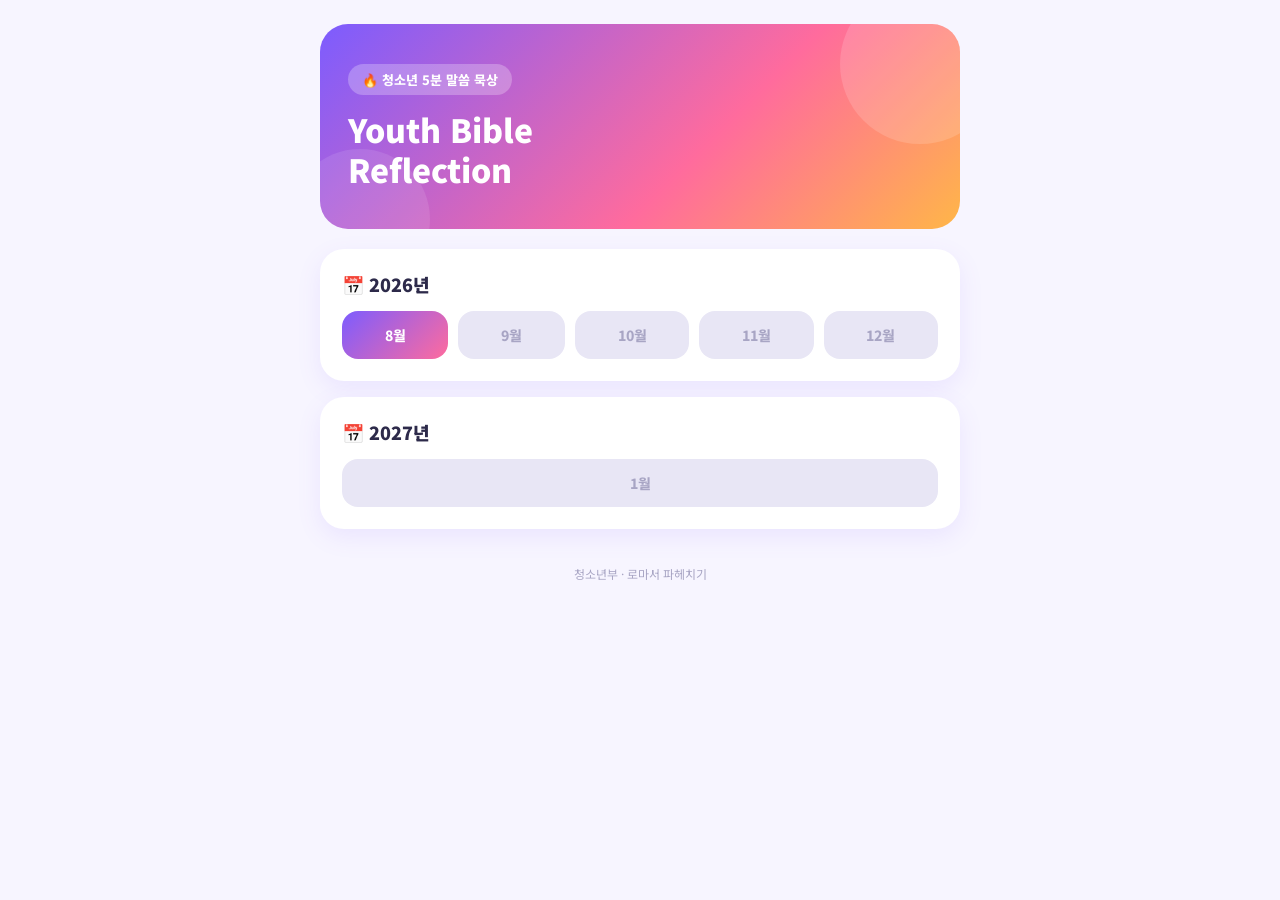
==== index.html @ 1a3a3322 "Add initial HTML structure for Youth Bible Reflection" ====
<!DOCTYPE html>
<html lang="ko">
<head>
<meta charset="UTF-8">
<meta name="viewport" content="width=device-width, initial-scale=1.0">
<title>Youth Bible Reflection</title>
<style>
@import url('https://fonts.googleapis.com/css2?family=Noto+Sans+KR:wght@400;500;700;800;900&display=swap');
:root {
  --purple: #7C5CFF; --pink: #FF6B9D; --orange: #FFB648; --yellow: #FFE45E;
  --mint: #4ECDC4; --dark: #2D2A4A; --bg: #F7F5FF; --white: #FFFFFF;
}
* { margin:0; padding:0; box-sizing:border-box; }
body { background: var(--bg); font-family: 'Noto Sans KR', sans-serif; color: var(--dark); padding: 24px 16px; }
.wrap { max-width: 640px; margin: 0 auto; }
.hero {
  background: linear-gradient(135deg, var(--purple) 0%, var(--pink) 60%, var(--orange) 100%);
  border-radius: 28px; padding: 40px 28px; position: relative; overflow: hidden; margin-bottom: 20px;
}
.hero::before { content:''; position:absolute; top:-40px; right:-40px; width:160px; height:160px; border-radius:50%; background:rgba(255,255,255,0.15); }
.hero::after { content:''; position:absolute; bottom:-60px; left:-30px; width:140px; height:140px; border-radius:50%; background:rgba(255,255,255,0.1); }
.hero-badge { display:inline-block; background:rgba(255,255,255,0.25); color:var(--white); font-size:13px; font-weight:800; padding:6px 14px; border-radius:100px; margin-bottom:14px; position:relative; z-index:1; }
.hero-title { font-size:32px; font-weight:900; color:var(--white); line-height:1.25; position:relative; z-index:1; }
.year-card { background: var(--white); border-radius: 24px; padding: 22px; box-shadow: 0 8px 24px rgba(124,92,255,0.1); margin-bottom: 16px; }
.year-title { font-size: 18px; font-weight: 900; color: var(--dark); margin-bottom: 14px; }
.month-grid { display: flex; flex-wrap: wrap; gap: 10px; }
.month-link {
  flex: 1 1 auto; min-width: 90px; text-align:center; text-decoration:none;
  background: linear-gradient(135deg, var(--purple), var(--pink)); color: var(--white);
  font-weight: 800; font-size: 14px; padding: 14px 10px; border-radius: 16px;
}
.month-link.soon { background: #E8E6F5; color: #A8A5C4; }
.footer-note { text-align: center; padding: 20px; font-size: 12px; color: #A8A5C4; }
</style>
</head>
<body>
<div class="wrap">
  <div class="hero">
    <div class="hero-badge">🔥 청소년 5분 말씀 묵상</div>
    <div class="hero-title">Youth Bible<br>Reflection</div>
  </div>

  <div class="year-card">
    <div class="year-title">📅 2026년</div>
    <div class="month-grid">
      <a class="month-link" href="2026%EB%85%84/8%EC%9B%94/index.html">8월</a>
      <a class="month-link soon" href="2026%EB%85%84/9%EC%9B%94/index.html">9월</a>
      <a class="month-link soon" href="2026%EB%85%84/10%EC%9B%94/index.html">10월</a>
      <a class="month-link soon" href="2026%EB%85%84/11%EC%9B%94/index.html">11월</a>
      <a class="month-link soon" href="2026%EB%85%84/12%EC%9B%94/index.html">12월</a>
    </div>
  </div>

  <div class="year-card">
    <div class="year-title">📅 2027년</div>
    <div class="month-grid">
      <a class="month-link soon" href="2027%EB%85%84/1%EC%9B%94/index.html">1월</a>
    </div>
  </div>

  <div class="footer-note">청소년부 · 로마서 파헤치기</div>
</div>
</body>
</html>
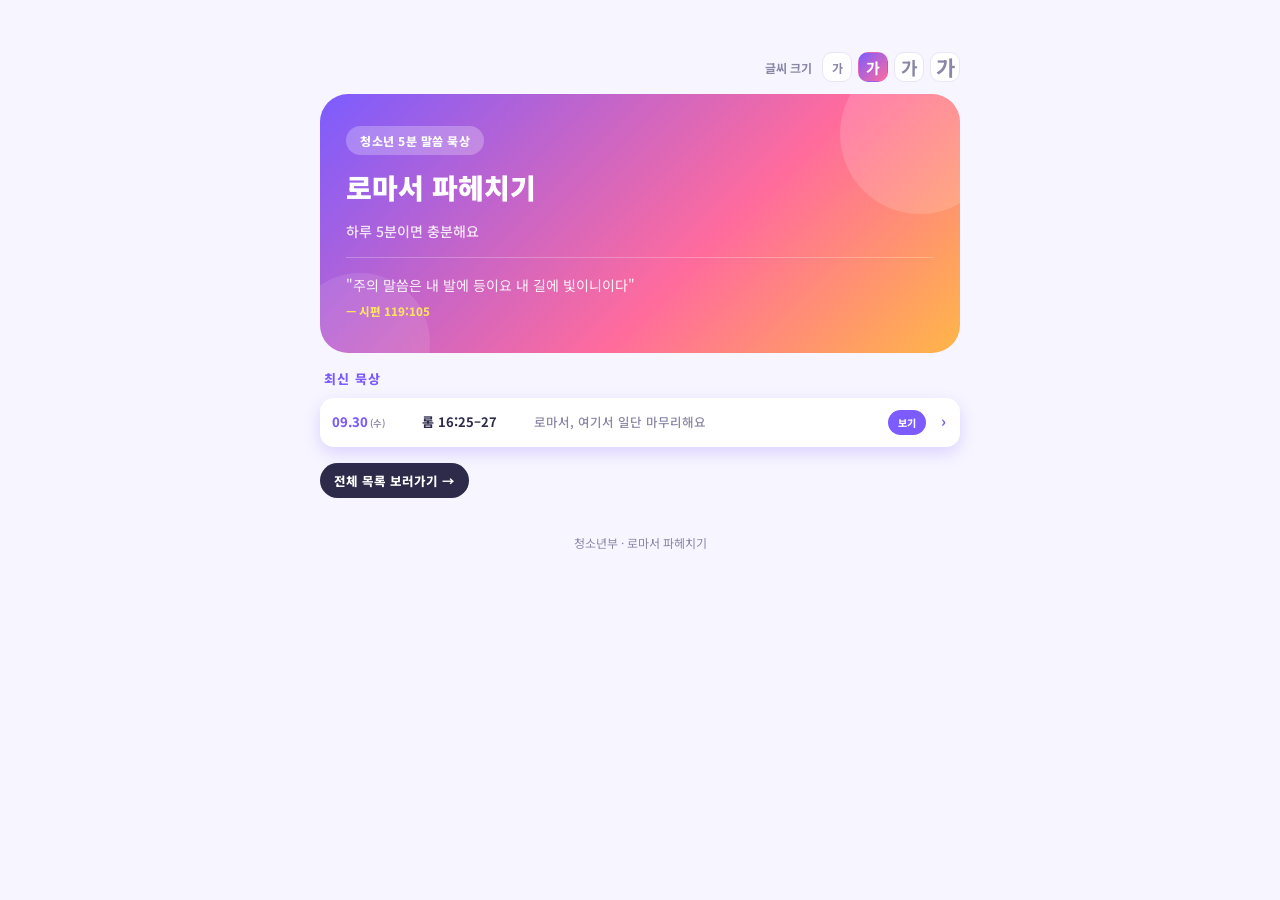
==== commit e39a0648: "Add files via upload" ====
--- a/index.html
+++ b/index.html
@@ -2,63 +2,82 @@
 <html lang="ko">
 <head>
 <meta charset="UTF-8">
-<meta name="viewport" content="width=device-width, initial-scale=1.0">
+<meta name="viewport" content="width=device-width, initial-scale=1.0, viewport-fit=cover">
 <title>Youth Bible Reflection</title>
-<style>
-@import url('https://fonts.googleapis.com/css2?family=Noto+Sans+KR:wght@400;500;700;800;900&display=swap');
-:root {
-  --purple: #7C5CFF; --pink: #FF6B9D; --orange: #FFB648; --yellow: #FFE45E;
-  --mint: #4ECDC4; --dark: #2D2A4A; --bg: #F7F5FF; --white: #FFFFFF;
-}
-* { margin:0; padding:0; box-sizing:border-box; }
-body { background: var(--bg); font-family: 'Noto Sans KR', sans-serif; color: var(--dark); padding: 24px 16px; }
-.wrap { max-width: 640px; margin: 0 auto; }
-.hero {
-  background: linear-gradient(135deg, var(--purple) 0%, var(--pink) 60%, var(--orange) 100%);
-  border-radius: 28px; padding: 40px 28px; position: relative; overflow: hidden; margin-bottom: 20px;
-}
-.hero::before { content:''; position:absolute; top:-40px; right:-40px; width:160px; height:160px; border-radius:50%; background:rgba(255,255,255,0.15); }
-.hero::after { content:''; position:absolute; bottom:-60px; left:-30px; width:140px; height:140px; border-radius:50%; background:rgba(255,255,255,0.1); }
-.hero-badge { display:inline-block; background:rgba(255,255,255,0.25); color:var(--white); font-size:13px; font-weight:800; padding:6px 14px; border-radius:100px; margin-bottom:14px; position:relative; z-index:1; }
-.hero-title { font-size:32px; font-weight:900; color:var(--white); line-height:1.25; position:relative; z-index:1; }
-.year-card { background: var(--white); border-radius: 24px; padding: 22px; box-shadow: 0 8px 24px rgba(124,92,255,0.1); margin-bottom: 16px; }
-.year-title { font-size: 18px; font-weight: 900; color: var(--dark); margin-bottom: 14px; }
-.month-grid { display: flex; flex-wrap: wrap; gap: 10px; }
-.month-link {
-  flex: 1 1 auto; min-width: 90px; text-align:center; text-decoration:none;
-  background: linear-gradient(135deg, var(--purple), var(--pink)); color: var(--white);
-  font-weight: 800; font-size: 14px; padding: 14px 10px; border-radius: 16px;
-}
-.month-link.soon { background: #E8E6F5; color: #A8A5C4; }
-.footer-note { text-align: center; padding: 20px; font-size: 12px; color: #A8A5C4; }
-</style>
+
+<link rel="manifest" href="manifest.json">
+<meta name="theme-color" content="#7C5CFF">
+<meta name="apple-mobile-web-app-capable" content="yes">
+<meta name="apple-mobile-web-app-status-bar-style" content="black-translucent">
+<meta name="apple-mobile-web-app-title" content="청소년 묵상">
+<meta name="mobile-web-app-capable" content="yes">
+
+<link rel="stylesheet" href="css/style.css">
 </head>
 <body>
+
 <div class="wrap">
-  <div class="hero">
-    <div class="hero-badge">🔥 청소년 5분 말씀 묵상</div>
-    <div class="hero-title">Youth Bible<br>Reflection</div>
+
+  <div class="fs-control" id="fs-control">
+    <span class="fs-label">글씨 크기</span>
+    <button class="fs-btn" data-scale="0.9" onclick="setFontScale(0.9)">가</button>
+    <button class="fs-btn fs-active" data-scale="1" onclick="setFontScale(1)">가</button>
+    <button class="fs-btn" data-scale="1.15" onclick="setFontScale(1.15)">가</button>
+    <button class="fs-btn" data-scale="1.3" onclick="setFontScale(1.3)">가</button>
   </div>
 
-  <div class="year-card">
-    <div class="year-title">📅 2026년</div>
-    <div class="month-grid">
-      <a class="month-link" href="2026%EB%85%84/8%EC%9B%94/index.html">8월</a>
-      <a class="month-link soon" href="2026%EB%85%84/9%EC%9B%94/index.html">9월</a>
-      <a class="month-link soon" href="2026%EB%85%84/10%EC%9B%94/index.html">10월</a>
-      <a class="month-link soon" href="2026%EB%85%84/11%EC%9B%94/index.html">11월</a>
-      <a class="month-link soon" href="2026%EB%85%84/12%EC%9B%94/index.html">12월</a>
+  <div class="hero">
+    <div class="hero-inner">
+      <div class="hero-badge">청소년 5분 말씀 묵상</div>
+      <div class="hero-title">로마서 파헤치기</div>
+      <div class="hero-sub">하루 5분이면 충분해요</div>
+      <div class="hero-verse">
+        "주의 말씀은 내 발에 등이요 내 길에 빛이니이다"
+        <span class="hero-verse-ref">— 시편 119:105</span>
+      </div>
     </div>
   </div>
 
-  <div class="year-card">
-    <div class="year-title">📅 2027년</div>
-    <div class="month-grid">
-      <a class="month-link soon" href="2027%EB%85%84/1%EC%9B%94/index.html">1월</a>
-    </div>
+  <div id="latest-container"></div>
+
+  <div class="badge-row" style="margin-top:16px;">
+    <a class="pill-badge" href="archive.html" style="text-decoration:none;">전체 목록 보러가기 →</a>
   </div>
 
-  <div class="footer-note">청소년부 · 로마서 파헤치기</div>
+  <div class="footer-note" style="margin-top:24px;">청소년부 · 로마서 파헤치기</div>
 </div>
+
+<button class="scroll-top-btn" id="scroll-top-btn" onclick="scrollToTop()" aria-label="맨 위로"><span>↑</span></button>
+
+<script src="js/app.js"></script>
+<script>
+async function init() {
+  const container = document.getElementById('latest-container');
+  let posts;
+  try {
+    posts = await loadPosts('data/posts.json');
+  } catch (e) {
+    return;
+  }
+  const ready = posts.filter(p => p.ready);
+  if (!ready.length) return;
+  const latest = ready[ready.length - 1];
+  const dow = getWeekdayLabel(latest.year, latest.month, latest.day);
+
+  container.innerHTML = `
+    <div class="month-label">최신 묵상</div>
+    <div class="toc-card">
+      <a class="toc-item" href="posts/detail.html?id=${latest.id}">
+        <span class="toc-date-num">${latest.date_label}<span class="toc-dow">(${dow})</span></span>
+        <span class="toc-ref">롬 ${latest.ref}</span>
+        <span class="toc-theme-text">${latest.theme}</span>
+        <span class="toc-tag">보기</span>
+        <span class="toc-arrow">›</span>
+      </a>
+    </div>
+  `;
+}
+init();
+</script>
 </body>
 </html>
--- a/css/style.css
+++ b/css/style.css
@@ -0,0 +1,186 @@
+@import url('https://fonts.googleapis.com/css2?family=Noto+Sans+KR:wght@400;500;700;800;900&display=swap');
+
+:root {
+  --fs-scale: 1;
+  --purple: #7C5CFF; --pink: #FF6B9D; --orange: #FFB648; --yellow: #FFE45E;
+  --mint: #4ECDC4; --dark: #2D2A4A; --bg: #F7F5FF; --white: #FFFFFF;
+  --gray: #8A87A6; --border: #E8E6F5;
+}
+* { margin:0; padding:0; box-sizing:border-box; }
+body {
+  background: var(--bg); font-family: 'Noto Sans KR', sans-serif; color: var(--dark);
+  padding: 20px 16px; padding-top: max(52px, env(safe-area-inset-top) + 12px);
+  padding-bottom: max(20px, env(safe-area-inset-bottom));
+}
+.wrap { max-width: 640px; margin: 0 auto; }
+
+/* 글씨 크기 조절 */
+.fs-control { display:flex; align-items:center; justify-content:flex-end; gap:6px; margin-bottom:12px; }
+.fs-label { font-size:12px; color: var(--gray); margin-right:4px; font-weight:700; }
+.fs-btn {
+  font-family: inherit; background: var(--white); border: 1px solid var(--border); border-radius: 10px;
+  color: var(--gray); cursor: pointer; width: 30px; height: 30px;
+  display: flex; align-items: center; justify-content: center; font-weight:700;
+}
+.fs-btn:nth-child(2) { font-size: 12px; }
+.fs-btn:nth-child(3) { font-size: 15px; }
+.fs-btn:nth-child(4) { font-size: 18px; }
+.fs-btn:nth-child(5) { font-size: 21px; }
+.fs-btn.fs-active { background: linear-gradient(135deg, var(--purple), var(--pink)); color: var(--white); border-color: transparent; }
+
+/* 맨 위로 버튼 */
+.scroll-top-btn {
+  position: fixed; right: 18px; bottom: max(18px, env(safe-area-inset-bottom) + 10px);
+  width: 46px; height: 46px; border-radius: 50%;
+  background: linear-gradient(135deg, var(--purple), var(--pink)); color: var(--white);
+  border: none; font-size: 18px; cursor: pointer;
+  display: none; align-items: center; justify-content: center;
+  box-shadow: 0 6px 16px rgba(124,92,255,0.35); z-index: 999;
+  opacity: 0; transition: opacity 0.2s ease;
+}
+.scroll-top-btn.is-visible { display: flex; opacity: 1; }
+
+/* 히어로 */
+.hero {
+  background: linear-gradient(135deg, var(--purple) 0%, var(--pink) 60%, var(--orange) 100%);
+  border-radius: 28px; padding: 32px 26px; position: relative; overflow: hidden; margin-bottom: 16px;
+}
+.hero::before { content:''; position:absolute; top:-40px; right:-40px; width:160px; height:160px; border-radius:50%; background:rgba(255,255,255,0.15); }
+.hero::after { content:''; position:absolute; bottom:-60px; left:-30px; width:140px; height:140px; border-radius:50%; background:rgba(255,255,255,0.1); }
+.hero-inner { position:relative; z-index:1; }
+.hero-badge {
+  display:inline-block; background:rgba(255,255,255,0.25); color:var(--white);
+  font-size: calc(12px * var(--fs-scale,1)); font-weight:800; padding:6px 14px; border-radius:100px; margin-bottom:12px;
+  letter-spacing: 0.5px;
+}
+.hero-date { font-size: calc(14px * var(--fs-scale,1)); font-weight:800; color:rgba(255,255,255,0.9); letter-spacing:1px; margin-bottom:4px; }
+.hero-title { font-size: calc(28px * var(--fs-scale,1)); font-weight:900; color:var(--white); margin-bottom:14px; }
+.hero-sub { font-size: calc(14px * var(--fs-scale,1)); color: rgba(255,255,255,0.85); font-weight:500; }
+.hero-verse {
+  border-top: 1px solid rgba(255,255,255,0.25); padding-top: 16px; margin-top: 16px;
+  font-size: calc(14px * var(--fs-scale,1)); line-height:1.6; color: rgba(255,255,255,0.92);
+}
+.hero-verse-ref { display:block; margin-top:6px; font-size: calc(11.5px * var(--fs-scale,1)); font-weight:800; color: var(--yellow); }
+
+/* 목차/보관함 */
+.badge-row { margin-bottom: 8px; }
+.pill-badge {
+  display:inline-flex; align-items:center; gap:6px;
+  background: var(--dark); color: var(--white);
+  font-size: calc(12.5px * var(--fs-scale,1)); font-weight:800; padding:8px 14px; border-radius:100px;
+}
+.toc-card { margin-bottom: 16px; }
+.month-label {
+  font-size: calc(13px * var(--fs-scale,1)); font-weight: 800; color: var(--purple);
+  letter-spacing: 1px; text-transform: uppercase; margin: 20px 4px 10px;
+}
+.month-label:first-child { margin-top: 4px; }
+.toc-item {
+  display: flex; align-items: baseline; gap: 12px; padding: 12px 12px; border-radius: 14px;
+  cursor:pointer; text-decoration:none; color:inherit; width:100%; text-align:left;
+  background: var(--white); border:none; font-family:inherit;
+  box-shadow: 0 6px 16px rgba(124,92,255,0.22);
+  margin-bottom: 8px;
+  transform: translateY(0);
+  transition: transform 0.18s ease, box-shadow 0.18s ease;
+}
+.toc-item:hover {
+  box-shadow: 0 12px 26px rgba(124,92,255,0.32);
+  transform: translateY(-4px);
+}
+.toc-item.is-disabled { opacity: 0.55; cursor:default; box-shadow: 0 2px 8px rgba(124,92,255,0.08); }
+.toc-item.is-disabled:hover { box-shadow: 0 2px 8px rgba(124,92,255,0.08); transform: translateY(0); }
+.toc-date-num { font-weight: 800; color: var(--purple); flex: 0 0 78px; font-size: calc(13px * var(--fs-scale,1)); }
+.toc-dow { font-size: 0.72em; font-weight:600; color: var(--gray); margin-left: 2px; }
+.toc-ref { font-weight: 700; flex: 0 0 100px; font-size: calc(13px * var(--fs-scale,1)); color: var(--dark); }
+.toc-theme-text { flex: 1; min-width: 0; font-size: calc(12.5px * var(--fs-scale,1)); font-weight: 500; color: var(--gray); }
+.toc-tag {
+  flex: 0 0 auto; font-size: calc(10px * var(--fs-scale,1)); font-weight: 800; color: var(--white);
+  background: var(--purple); padding: 5px 10px; border-radius: 100px;
+}
+.toc-tag.soon { background: #D8D5EE; color: var(--gray); }
+.toc-arrow { flex: 0 0 auto; color: var(--purple); font-size: calc(15px * var(--fs-scale,1)); font-weight:800; width: 10px; text-align: center; }
+
+.footer-links { text-align:center; padding: 16px 0 8px; }
+.footer-links a { color: var(--purple); font-weight:800; font-size:13px; text-decoration:none; }
+.footer-note { text-align: center; padding: 12px; font-size: 12px; color: var(--gray); }
+
+/* 날짜별 상세 화면 */
+.back-link { display:inline-block; margin-bottom: 14px; font-size: calc(13px * var(--fs-scale,1)); font-weight: 800; color: var(--purple); text-decoration: none; background:none; border:none; cursor:pointer; font-family:inherit; padding:0; }
+
+.day-card { background: var(--white); border-radius: 24px; padding: 26px 22px; box-shadow: 0 8px 24px rgba(124,92,255,0.1); }
+.day-header-row { display:flex; align-items:center; gap:10px; margin-bottom: 6px; }
+.day-num-chip {
+  width:32px; height:32px; border-radius:11px; background: linear-gradient(135deg, var(--purple), var(--pink));
+  color:var(--white); font-weight:800; font-size: calc(13px * var(--fs-scale,1)); display:flex; align-items:center; justify-content:center; flex-shrink:0;
+}
+.day-date-label { font-size: calc(12.5px * var(--fs-scale,1)); font-weight:800; color: var(--gray); letter-spacing:0.5px; }
+
+/* 오디오 */
+.audio-row { display:flex; align-items:center; justify-content:flex-end; gap:6px; margin: 10px 0 14px; }
+.audio-play-btn {
+  width: 26px; height: 26px; border-radius: 50%; background: linear-gradient(135deg, var(--purple), var(--pink));
+  color: var(--white); border: none; cursor: pointer; display:flex; align-items:center; justify-content:center; font-size:10px;
+}
+.audio-status { font-size: calc(10.5px * var(--fs-scale,1)); font-weight:700; color: var(--gray); margin-right:2px; }
+.audio-speed-group { display:flex; gap:3px; }
+.speed-btn {
+  font-family:inherit; font-size: calc(10px * var(--fs-scale,1)); font-weight:800; color: var(--gray);
+  background: var(--bg); border: 1px solid var(--border); border-radius:100px; padding:3px 8px; cursor:pointer;
+}
+.speed-btn.is-active { background: var(--purple); color: var(--white); border-color: var(--purple); }
+
+.day-title { font-size: calc(21px * var(--fs-scale,1)); font-weight: 900; color: var(--dark); margin-bottom: 16px; }
+
+.scripture-box {
+  background: linear-gradient(135deg, #F3F0FF, #FFF0F5);
+  border-radius: 18px; padding: 20px; margin-bottom: 8px;
+  font-size: calc(15px * var(--fs-scale,1)); line-height: 1.9; color: var(--dark); text-align: justify; word-break: keep-all;
+}
+.scripture-box .vnum { color: var(--purple); font-weight: 900; font-size: calc(11.5px * var(--fs-scale,1)); margin-right: 2px; }
+.scripture-note { font-size: calc(11px * var(--fs-scale,1)); color: var(--gray); text-align:right; margin: 4px 2px 16px; }
+
+.section-block { margin: 18px 0; }
+.chip { display:inline-block; font-size: calc(12px * var(--fs-scale,1)); font-weight: 800; padding: 6px 12px; border-radius: 100px; color: var(--white); margin-bottom: 10px; }
+.chip--med { background: var(--mint); }
+.chip--app { background: var(--orange); }
+.chip--pray { background: var(--pink); }
+.section-text { font-size: calc(14.5px * var(--fs-scale,1)); line-height: 1.8; color: var(--dark); text-align: justify; word-break: keep-all; }
+
+.nav-row { display:flex; justify-content: space-between; margin-top: 20px; padding-top: 14px; border-top: 1px dashed var(--border); font-size: calc(12.5px * var(--fs-scale,1)); font-weight: 800; color: var(--gray); }
+.nav-row a { color: inherit; text-decoration:none; cursor:pointer; }
+
+.empty-state { background: var(--white); border-radius: 24px; padding: 50px 28px; text-align: center; box-shadow: 0 8px 24px rgba(124,92,255,0.1); }
+.empty-icon { font-size: 32px; margin-bottom: 12px; }
+.empty-text { font-size: calc(14px * var(--fs-scale,1)); color: var(--gray); line-height: 1.7; }
+
+@media (max-width: 480px) {
+  body { padding: 16px 12px; padding-top: max(48px, env(safe-area-inset-top) + 10px); }
+  .hero { padding: 24px 18px; border-radius: 22px; }
+  .hero-title { font-size: calc(24px * var(--fs-scale,1)); margin-bottom: 10px; }
+  .hero-date { font-size: calc(13px * var(--fs-scale,1)); }
+  .hero-badge { font-size: calc(11.5px * var(--fs-scale,1)); padding: 5px 12px; }
+  .hero-verse { font-size: calc(13.5px * var(--fs-scale,1)); line-height: 1.7; padding-top: 12px; margin-top: 12px; }
+  .pill-badge { font-size: calc(12px * var(--fs-scale,1)); padding: 8px 13px; }
+  .toc-item { flex-wrap: wrap; row-gap: 6px; padding: 13px 12px; }
+  .toc-date-num { order: 1; flex-basis: 76px; font-size: calc(13px * var(--fs-scale,1)); }
+  .toc-ref { order: 2; flex-basis: 94px; font-size: calc(13px * var(--fs-scale,1)); }
+  .toc-tag { order: 3; }
+  .toc-arrow { order: 4; }
+  .toc-theme-text {
+    order: 5; flex: 1 1 100%; margin-top: 3px; padding-left: 86px;
+    white-space: normal; word-break: keep-all; overflow-wrap: break-word;
+    font-size: calc(12.5px * var(--fs-scale,1)); line-height: 1.5; color: var(--dark);
+  }
+  .day-card { padding: 22px 17px; border-radius: 20px; }
+  .day-title { font-size: calc(19.5px * var(--fs-scale,1)); line-height: 1.35; margin-bottom: 14px; }
+  .day-num-chip { width: 29px; height: 29px; font-size: calc(12.5px * var(--fs-scale,1)); }
+  .day-date-label { font-size: calc(12px * var(--fs-scale,1)); }
+  .scripture-box { padding: 17px; font-size: calc(15px * var(--fs-scale,1)); line-height: 1.85; text-align: left; }
+  .section-text { font-size: calc(14.5px * var(--fs-scale,1)); line-height: 1.85; text-align: left; }
+  .chip { font-size: calc(12px * var(--fs-scale,1)); padding: 6px 12px; }
+  .section-block { margin: 20px 0; }
+  .fs-control { gap: 5px; }
+  .fs-btn { width: 28px; height: 28px; }
+  .scroll-top-btn { width: 42px; height: 42px; right: 14px; }
+}
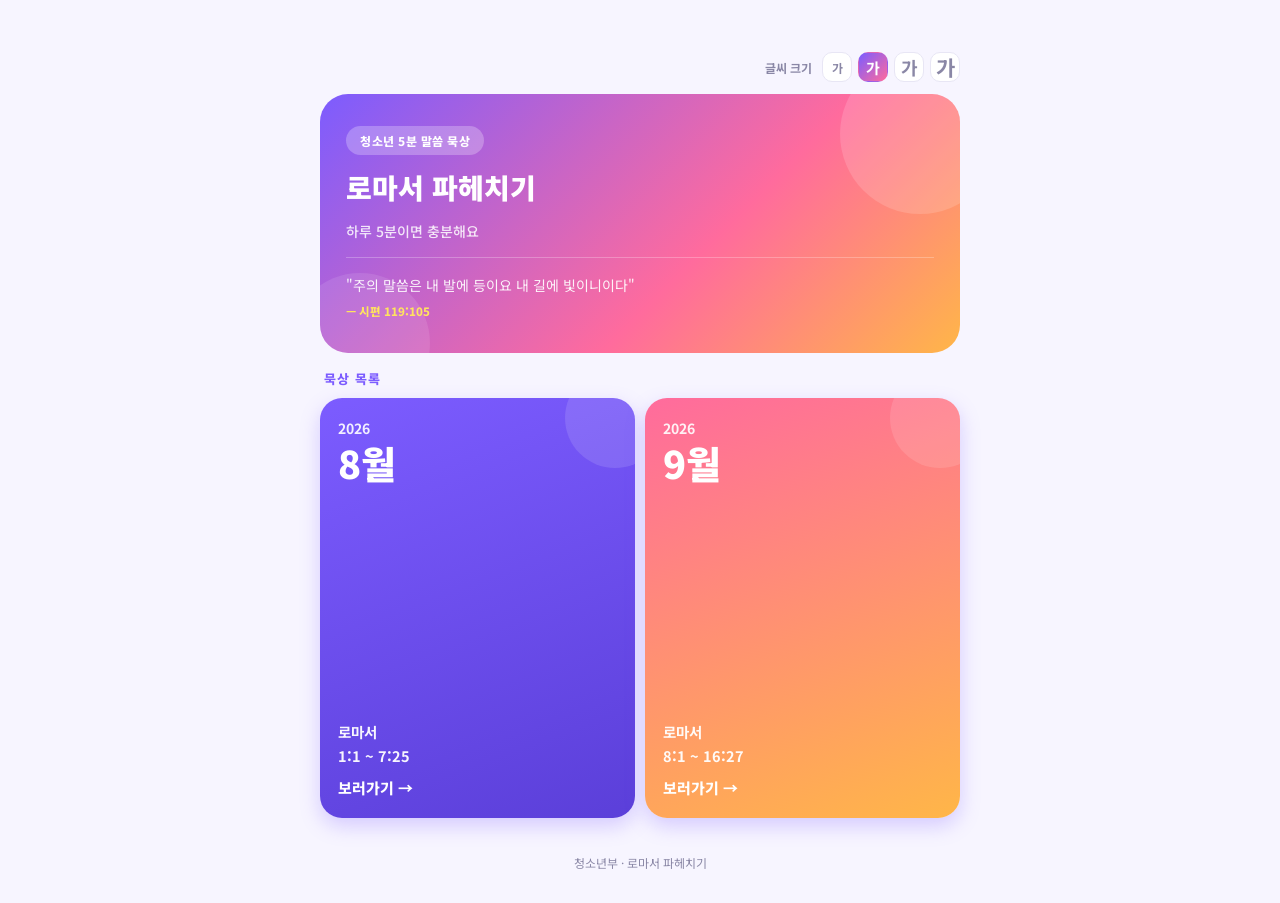
==== commit dd16e644: "Add files via upload" ====
--- a/index.html
+++ b/index.html
@@ -38,11 +38,7 @@
     </div>
   </div>
 
-  <div id="latest-container"></div>
-
-  <div class="badge-row" style="margin-top:16px;">
-    <a class="pill-badge" href="archive.html" style="text-decoration:none;">전체 목록 보러가기 →</a>
-  </div>
+  <div id="month-grid-container"></div>
 
   <div class="footer-note" style="margin-top:24px;">청소년부 · 로마서 파헤치기</div>
 </div>
@@ -52,30 +48,52 @@
 <script src="js/app.js"></script>
 <script>
 async function init() {
-  const container = document.getElementById('latest-container');
+  const container = document.getElementById('month-grid-container');
   let posts;
   try {
     posts = await loadPosts('data/posts.json');
   } catch (e) {
+    container.innerHTML = '<div class="empty-state"><div class="empty-icon">⚠️</div><div class="empty-text">목록을 불러오지 못했습니다.</div></div>';
     return;
   }
-  const ready = posts.filter(p => p.ready);
-  if (!ready.length) return;
-  const latest = ready[ready.length - 1];
-  const dow = getWeekdayLabel(latest.year, latest.month, latest.day);
 
-  container.innerHTML = `
-    <div class="month-label">최신 묵상</div>
-    <div class="toc-card">
-      <a class="toc-item" href="posts/detail.html?id=${latest.id}">
-        <span class="toc-date-num">${latest.date_label}<span class="toc-dow">(${dow})</span></span>
-        <span class="toc-ref">롬 ${latest.ref}</span>
-        <span class="toc-theme-text">${latest.theme}</span>
-        <span class="toc-tag">보기</span>
-        <span class="toc-arrow">›</span>
-      </a>
-    </div>
-  `;
+  const monthKeys = [...new Set(posts.map(p => `${p.year}-${String(p.month).padStart(2,'0')}`))].sort();
+  const cardGradients = [
+    'linear-gradient(160deg, var(--purple) 0%, #5B3FD9 100%)',
+    'linear-gradient(160deg, var(--pink) 0%, var(--orange) 100%)',
+    'linear-gradient(160deg, var(--mint) 0%, #2E9E96 100%)',
+  ];
+
+  let html = '<div class="month-label">묵상 목록</div><div style="display:flex; gap:10px;">';
+  monthKeys.forEach((key, i) => {
+    const [y, m] = key.split('-');
+    const monthPosts = posts.filter(p => `${p.year}-${String(p.month).padStart(2,'0')}` === key)
+                             .sort((a,b) => a.day - b.day);
+    const first = monthPosts[0];
+    const last = monthPosts[monthPosts.length - 1];
+    const startChapVerse = first.ref.split(/[–-]/)[0];
+    const endChapVerse = last.ref.includes(':') && last.ref.split(':')[0] !== undefined
+      ? `${last.ref.split(':')[0]}:${last.ref.split(/[–-]/).pop()}`
+      : last.ref;
+    const gradient = cardGradients[i % cardGradients.length];
+
+    html += `
+      <a href="archive.html#month-${key}" style="flex:1; text-decoration:none; aspect-ratio: 3/4; display:block;">
+        <div style="background:${gradient}; border-radius:22px; padding:20px 18px; height:100%; box-sizing:border-box; display:flex; flex-direction:column; justify-content:space-between; box-shadow:0 8px 20px rgba(124,92,255,0.28); position:relative; overflow:hidden;">
+          <div style="position:absolute; top:-30px; right:-30px; width:100px; height:100px; border-radius:50%; background:rgba(255,255,255,0.12);"></div>
+          <div style="position:relative; z-index:1;">
+            <div style="color:rgba(255,255,255,0.9); font-size:14px; font-weight:700;">${y}</div>
+            <div style="color:var(--white); font-size:38px; font-weight:900; line-height:1.1; margin-top:4px;">${parseInt(m)}월</div>
+          </div>
+          <div style="position:relative; z-index:1;">
+            <div style="color:rgba(255,255,255,0.95); font-size:14.5px; font-weight:700; line-height:1.6;">로마서<br>${startChapVerse} ~ ${endChapVerse}</div>
+            <div style="color:var(--white); font-size:15px; font-weight:800; margin-top:10px;">보러가기 →</div>
+          </div>
+        </div>
+      </a>`;
+  });
+  html += '</div>';
+  container.innerHTML = html;
 }
 init();
 </script>
